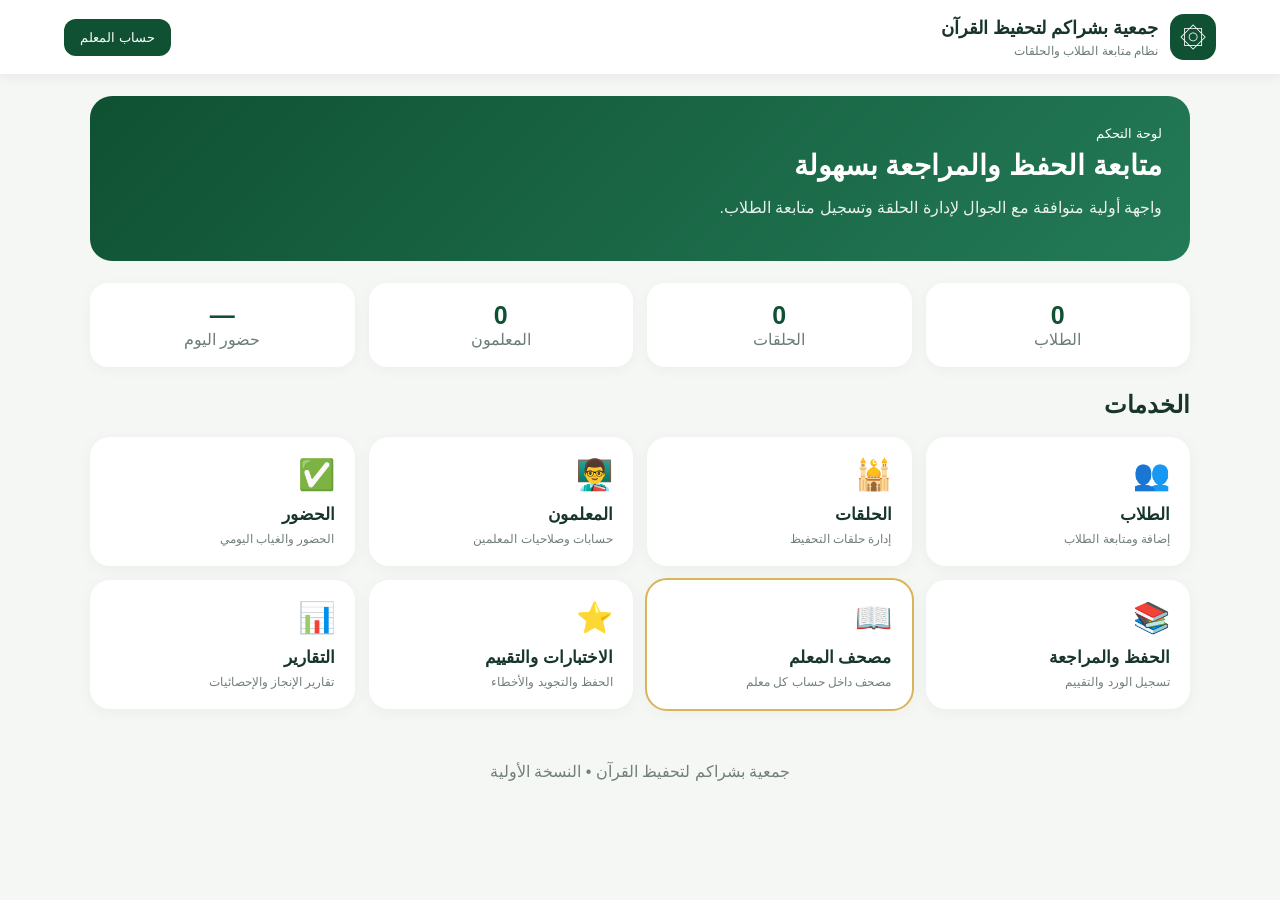
==== index.html @ fac2b494 "Add files via upload" ====
<!doctype html>
<html lang="ar" dir="rtl">
<head>
<meta charset="utf-8">
<meta name="viewport" content="width=device-width,initial-scale=1">
<meta name="theme-color" content="#0f5132">
<title>جمعية بشراكم لتحفيظ القرآن</title>
<link rel="stylesheet" href="style.css">
</head>
<body>
<header>
  <div class="brand">
    <div class="logo">۞</div>
    <div><h1>جمعية بشراكم لتحفيظ القرآن</h1><p>نظام متابعة الطلاب والحلقات</p></div>
  </div>
  <button class="profile" onclick="showTeacher()">حساب المعلم</button>
</header>

<main>
<section class="hero">
  <div><small>لوحة التحكم</small><h2>متابعة الحفظ والمراجعة بسهولة</h2>
  <p>واجهة أولية متوافقة مع الجوال لإدارة الحلقة وتسجيل متابعة الطلاب.</p></div>
</section>

<section class="stats">
 <article><strong id="studentsCount">0</strong><span>الطلاب</span></article>
 <article><strong id="ringsCount">0</strong><span>الحلقات</span></article>
 <article><strong id="teachersCount">0</strong><span>المعلمون</span></article>
 <article><strong>—</strong><span>حضور اليوم</span></article>
</section>

<h2 class="section-title">الخدمات</h2>
<section class="grid">
 <button onclick="openPanel('students')"><i>👥</i><b>الطلاب</b><span>إضافة ومتابعة الطلاب</span></button>
 <button onclick="openPanel('rings')"><i>🕌</i><b>الحلقات</b><span>إدارة حلقات التحفيظ</span></button>
 <button onclick="openPanel('teachers')"><i>👨‍🏫</i><b>المعلمون</b><span>حسابات وصلاحيات المعلمين</span></button>
 <button onclick="openPanel('attendance')"><i>✅</i><b>الحضور</b><span>الحضور والغياب اليومي</span></button>
 <button onclick="openPanel('tracking')"><i>📚</i><b>الحفظ والمراجعة</b><span>تسجيل الورد والتقييم</span></button>
 <button class="quran-card" onclick="openPanel('quran')"><i>📖</i><b>مصحف المعلم</b><span>مصحف داخل حساب كل معلم</span></button>
 <button onclick="openPanel('tests')"><i>⭐</i><b>الاختبارات والتقييم</b><span>الحفظ والتجويد والأخطاء</span></button>
 <button onclick="openPanel('reports')"><i>📊</i><b>التقارير</b><span>تقارير الإنجاز والإحصائيات</span></button>
</section>

<section id="panel" class="panel hidden"></section>
</main>

<footer>جمعية بشراكم لتحفيظ القرآن • النسخة الأولية</footer>
<script src="app.js"></script>
</body></html>
---- style.css ----
*{box-sizing:border-box}body{margin:0;font-family:Tahoma,Arial,sans-serif;background:#f5f7f5;color:#18352a}header{background:#fff;display:flex;justify-content:space-between;align-items:center;padding:14px 5%;box-shadow:0 2px 12px #00000012;position:sticky;top:0;z-index:5}.brand{display:flex;gap:12px;align-items:center}.brand h1{font-size:18px;margin:0}.brand p{margin:5px 0 0;color:#6b7d75;font-size:12px}.logo{width:46px;height:46px;border-radius:14px;background:#0f5132;color:#fff;display:grid;place-items:center;font-size:27px}.profile,.quran-tools button,.primary{border:0;background:#0f5132;color:#fff;border-radius:12px;padding:11px 16px;cursor:pointer}.hero{margin:22px auto;width:min(1100px,92%);padding:28px;border-radius:22px;background:linear-gradient(135deg,#0f5132,#237a57);color:#fff}.hero h2{margin:7px 0;font-size:28px}.hero p{opacity:.9}.stats,.grid{width:min(1100px,92%);margin:18px auto;display:grid;grid-template-columns:repeat(4,1fr);gap:14px}.stats article{background:#fff;border-radius:18px;padding:18px;text-align:center;box-shadow:0 3px 14px #0000000a}.stats strong{display:block;font-size:25px;color:#0f5132}.stats span{color:#6b7d75}.section-title,.panel{width:min(1100px,92%);margin:24px auto 12px}.grid button{border:0;background:#fff;border-radius:20px;padding:20px;text-align:right;box-shadow:0 3px 16px #0000000b;cursor:pointer;color:inherit}.grid i{font-style:normal;font-size:30px;display:block;margin-bottom:12px}.grid b{display:block;font-size:17px}.grid span{display:block;color:#718078;font-size:12px;margin-top:7px}.quran-card{outline:2px solid #d8b55b}.panel{background:#fff;border-radius:22px;padding:22px;box-shadow:0 3px 18px #0000000d}.hidden{display:none}.quran-tools{display:grid;grid-template-columns:1fr 1fr auto;gap:10px}.quran-tools select,.quran-tools input,.field{padding:12px;border:1px solid #d7ded9;border-radius:11px;background:#fff}.mushaf{margin-top:18px;background:#fffdf5;border:1px solid #eadfbd;border-radius:18px;padding:25px;text-align:center;line-height:2.2;font-size:20px}.notice{padding:14px;border-radius:12px;background:#f1f7f3;color:#315c49}.form{display:grid;gap:10px;max-width:600px}.row{display:flex;gap:8px;flex-wrap:wrap}.tag{padding:7px 10px;background:#eef5f1;border-radius:10px}footer{text-align:center;color:#718078;padding:35px 10px}@media(max-width:720px){.stats{grid-template-columns:repeat(2,1fr)}.grid{grid-template-columns:repeat(2,1fr)}.quran-tools{grid-template-columns:1fr}.hero h2{font-size:22px}.profile{font-size:11px;padding:9px}.brand h1{font-size:14px}}
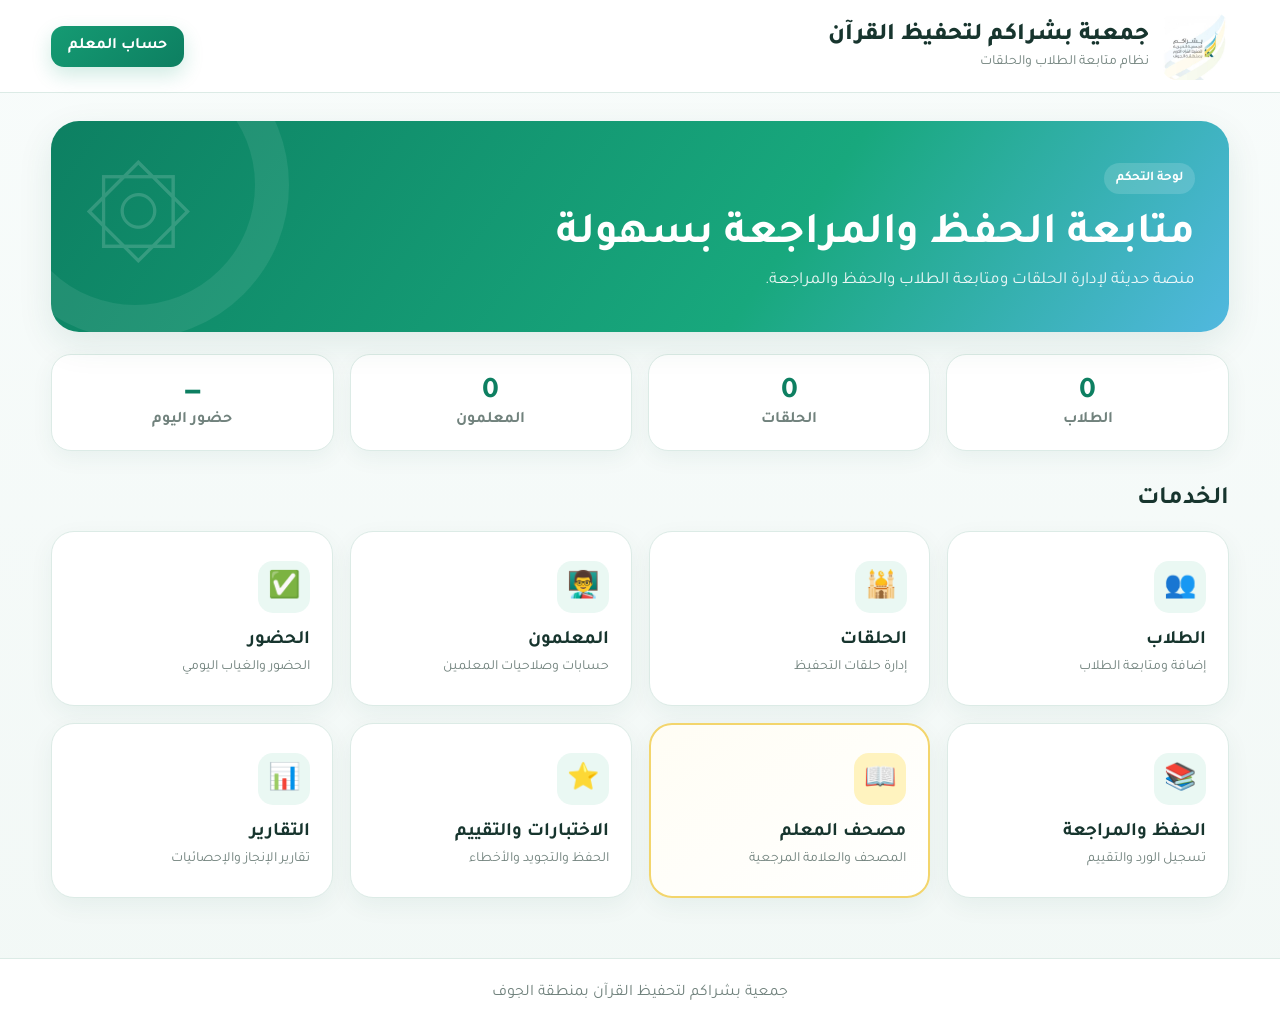
==== commit 3535ebd2: "Add files via upload" ====
--- a/index.html
+++ b/index.html
@@ -3,32 +3,26 @@
 <head>
 <meta charset="utf-8">
 <meta name="viewport" content="width=device-width,initial-scale=1">
-<meta name="theme-color" content="#0f5132">
+<meta name="theme-color" content="#159b73">
 <title>جمعية بشراكم لتحفيظ القرآن</title>
 <link rel="stylesheet" href="style.css">
 </head>
 <body>
 <header>
   <div class="brand">
-    <div class="logo">۞</div>
+    <img class="logo-img" src="boshra-logo.jpg" alt="شعار جمعية بشراكم">
     <div><h1>جمعية بشراكم لتحفيظ القرآن</h1><p>نظام متابعة الطلاب والحلقات</p></div>
   </div>
   <button class="profile" onclick="showTeacher()">حساب المعلم</button>
 </header>
-
 <main>
-<section class="hero">
-  <div><small>لوحة التحكم</small><h2>متابعة الحفظ والمراجعة بسهولة</h2>
-  <p>واجهة أولية متوافقة مع الجوال لإدارة الحلقة وتسجيل متابعة الطلاب.</p></div>
-</section>
-
+<section class="hero"><div><small>لوحة التحكم</small><h2>متابعة الحفظ والمراجعة بسهولة</h2><p>منصة حديثة لإدارة الحلقات ومتابعة الطلاب والحفظ والمراجعة.</p></div><div class="hero-mark">۞</div></section>
 <section class="stats">
  <article><strong id="studentsCount">0</strong><span>الطلاب</span></article>
  <article><strong id="ringsCount">0</strong><span>الحلقات</span></article>
  <article><strong id="teachersCount">0</strong><span>المعلمون</span></article>
- <article><strong>—</strong><span>حضور اليوم</span></article>
+ <article><strong id="todayAttendance">—</strong><span>حضور اليوم</span></article>
 </section>
-
 <h2 class="section-title">الخدمات</h2>
 <section class="grid">
  <button onclick="openPanel('students')"><i>👥</i><b>الطلاب</b><span>إضافة ومتابعة الطلاب</span></button>
@@ -36,14 +30,12 @@
  <button onclick="openPanel('teachers')"><i>👨‍🏫</i><b>المعلمون</b><span>حسابات وصلاحيات المعلمين</span></button>
  <button onclick="openPanel('attendance')"><i>✅</i><b>الحضور</b><span>الحضور والغياب اليومي</span></button>
  <button onclick="openPanel('tracking')"><i>📚</i><b>الحفظ والمراجعة</b><span>تسجيل الورد والتقييم</span></button>
- <button class="quran-card" onclick="openPanel('quran')"><i>📖</i><b>مصحف المعلم</b><span>مصحف داخل حساب كل معلم</span></button>
+ <button class="quran-card" onclick="openPanel('quran')"><i>📖</i><b>مصحف المعلم</b><span>المصحف والعلامة المرجعية</span></button>
  <button onclick="openPanel('tests')"><i>⭐</i><b>الاختبارات والتقييم</b><span>الحفظ والتجويد والأخطاء</span></button>
  <button onclick="openPanel('reports')"><i>📊</i><b>التقارير</b><span>تقارير الإنجاز والإحصائيات</span></button>
 </section>
-
 <section id="panel" class="panel hidden"></section>
 </main>
-
-<footer>جمعية بشراكم لتحفيظ القرآن • النسخة الأولية</footer>
+<footer>جمعية بشراكم لتحفيظ القرآن بمنطقة الجوف</footer>
 <script src="app.js"></script>
 </body></html>
--- a/style.css
+++ b/style.css
@@ -1 +1,3 @@
-*{box-sizing:border-box}body{margin:0;font-family:Tahoma,Arial,sans-serif;background:#f5f7f5;color:#18352a}header{background:#fff;display:flex;justify-content:space-between;align-items:center;padding:14px 5%;box-shadow:0 2px 12px #00000012;position:sticky;top:0;z-index:5}.brand{display:flex;gap:12px;align-items:center}.brand h1{font-size:18px;margin:0}.brand p{margin:5px 0 0;color:#6b7d75;font-size:12px}.logo{width:46px;height:46px;border-radius:14px;background:#0f5132;color:#fff;display:grid;place-items:center;font-size:27px}.profile,.quran-tools button,.primary{border:0;background:#0f5132;color:#fff;border-radius:12px;padding:11px 16px;cursor:pointer}.hero{margin:22px auto;width:min(1100px,92%);padding:28px;border-radius:22px;background:linear-gradient(135deg,#0f5132,#237a57);color:#fff}.hero h2{margin:7px 0;font-size:28px}.hero p{opacity:.9}.stats,.grid{width:min(1100px,92%);margin:18px auto;display:grid;grid-template-columns:repeat(4,1fr);gap:14px}.stats article{background:#fff;border-radius:18px;padding:18px;text-align:center;box-shadow:0 3px 14px #0000000a}.stats strong{display:block;font-size:25px;color:#0f5132}.stats span{color:#6b7d75}.section-title,.panel{width:min(1100px,92%);margin:24px auto 12px}.grid button{border:0;background:#fff;border-radius:20px;padding:20px;text-align:right;box-shadow:0 3px 16px #0000000b;cursor:pointer;color:inherit}.grid i{font-style:normal;font-size:30px;display:block;margin-bottom:12px}.grid b{display:block;font-size:17px}.grid span{display:block;color:#718078;font-size:12px;margin-top:7px}.quran-card{outline:2px solid #d8b55b}.panel{background:#fff;border-radius:22px;padding:22px;box-shadow:0 3px 18px #0000000d}.hidden{display:none}.quran-tools{display:grid;grid-template-columns:1fr 1fr auto;gap:10px}.quran-tools select,.quran-tools input,.field{padding:12px;border:1px solid #d7ded9;border-radius:11px;background:#fff}.mushaf{margin-top:18px;background:#fffdf5;border:1px solid #eadfbd;border-radius:18px;padding:25px;text-align:center;line-height:2.2;font-size:20px}.notice{padding:14px;border-radius:12px;background:#f1f7f3;color:#315c49}.form{display:grid;gap:10px;max-width:600px}.row{display:flex;gap:8px;flex-wrap:wrap}.tag{padding:7px 10px;background:#eef5f1;border-radius:10px}footer{text-align:center;color:#718078;padding:35px 10px}@media(max-width:720px){.stats{grid-template-columns:repeat(2,1fr)}.grid{grid-template-columns:repeat(2,1fr)}.quran-tools{grid-template-columns:1fr}.hero h2{font-size:22px}.profile{font-size:11px;padding:9px}.brand h1{font-size:14px}}+@import url('https://fonts.googleapis.com/css2?family=Tajawal:wght@400;500;700;800&display=swap');
+:root{--green:#159b73;--green2:#0d7f61;--blue:#52b8df;--gold:#f5c542;--ink:#17352e;--muted:#71827d;--bg:#f4f9f7;--white:#fff;--line:#dcebe6;--shadow:0 12px 35px rgba(22,91,72,.10)}
+*{box-sizing:border-box}html{scroll-behavior:smooth}body{margin:0;background:linear-gradient(180deg,#f8fcfb 0,#f2f8f6 100%);color:var(--ink);font-family:'Tajawal',Arial,sans-serif}button,input,select,textarea{font:inherit}button{cursor:pointer}header{position:sticky;top:0;z-index:20;display:flex;align-items:center;justify-content:space-between;gap:20px;padding:12px max(4vw,20px);background:rgba(255,255,255,.95);backdrop-filter:blur(12px);border-bottom:1px solid var(--line)}.brand{display:flex;align-items:center;gap:12px}.logo-img{width:68px;height:68px;object-fit:contain;border-radius:16px;background:#fff}.brand h1{font-size:clamp(17px,2vw,24px);margin:0;font-weight:800}.brand p{margin:3px 0 0;color:var(--muted);font-size:14px}.profile,.primary{border:0;border-radius:13px;padding:11px 17px;background:linear-gradient(135deg,var(--green),var(--green2));color:#fff;font-weight:700;box-shadow:0 8px 20px rgba(21,155,115,.2)}main{width:min(1180px,92%);margin:28px auto 60px}.hero{position:relative;overflow:hidden;display:flex;justify-content:space-between;align-items:center;min-height:210px;padding:34px;border-radius:28px;background:linear-gradient(125deg,#0d8062,#18a87d 62%,#51b8df);color:#fff;box-shadow:var(--shadow)}.hero:after{content:'';position:absolute;width:240px;height:240px;border:34px solid rgba(255,255,255,.08);border-radius:50%;left:-70px;top:-90px}.hero small{display:inline-block;padding:7px 12px;border-radius:30px;background:rgba(255,255,255,.15);font-weight:700}.hero h2{font-size:clamp(27px,4vw,44px);margin:16px 0 8px}.hero p{margin:0;opacity:.9;font-size:17px}.hero-mark{font-size:110px;opacity:.16}.stats{display:grid;grid-template-columns:repeat(4,1fr);gap:16px;margin:22px 0 34px}.stats article{background:#fff;border:1px solid var(--line);border-radius:20px;padding:20px;text-align:center;box-shadow:0 7px 22px rgba(22,91,72,.06)}.stats strong{display:block;color:var(--green2);font-size:30px}.stats span{color:var(--muted);font-weight:600}.section-title{font-size:25px;margin:0 0 16px}.grid{display:grid;grid-template-columns:repeat(4,1fr);gap:17px}.grid>button{min-height:175px;text-align:right;border:1px solid var(--line);border-radius:23px;padding:22px;background:#fff;color:var(--ink);box-shadow:0 8px 25px rgba(22,91,72,.06);transition:.2s}.grid>button:hover{transform:translateY(-4px);border-color:#a7daca;box-shadow:var(--shadow)}.grid i{display:flex;align-items:center;justify-content:center;width:52px;height:52px;border-radius:15px;background:#eaf8f3;font-style:normal;font-size:26px;margin-bottom:16px}.grid b{display:block;font-size:19px;margin-bottom:6px}.grid span{color:var(--muted);font-size:14px}.grid .quran-card{background:linear-gradient(145deg,#fffdf4,#fff);border:2px solid #f3d56c}.grid .quran-card i{background:#fff3bf}.panel{margin-top:28px;background:#fff;border:1px solid var(--line);border-radius:25px;padding:25px;box-shadow:var(--shadow)}.hidden{display:none!important}.panel-head{display:flex;justify-content:space-between;align-items:center;gap:12px;margin-bottom:20px}.panel-head h2{margin:0}.panel-head button{border:0;background:#eef6f3;padding:9px 13px;border-radius:10px}.teacher-profile,.student-summary,.form-card,.record,.list-item,.attendance-row,.quran-reader{border:1px solid var(--line);background:#fbfefd;border-radius:18px;padding:17px;margin:12px 0}.teacher-avatar{width:58px;height:58px;border-radius:50%;display:grid;place-items:center;background:#e7f7f1;font-size:27px}.actions{display:flex;gap:10px;flex-wrap:wrap;margin:14px 0}.actions button{border:1px solid var(--line);background:#fff;border-radius:12px;padding:10px 14px;color:var(--ink)}.form-card{display:grid;gap:12px}label{font-weight:700}input,select,textarea{width:100%;border:1px solid #cfe2dc;border-radius:12px;padding:12px 13px;background:#fff;color:var(--ink);outline:none}input:focus,select:focus,textarea:focus{border-color:var(--green);box-shadow:0 0 0 3px rgba(21,155,115,.1)}textarea{min-height:90px;resize:vertical}.list{display:grid;gap:10px}.list-item{display:flex;justify-content:space-between;align-items:center;gap:12px}.empty{text-align:center;padding:30px;color:var(--muted)}.attendance-list{display:grid;gap:10px}.attendance-row{display:grid;grid-template-columns:1fr auto;align-items:center;gap:12px}.quran-cover{display:flex;align-items:center;gap:16px;padding:20px;border-radius:18px;background:linear-gradient(135deg,#0d8062,#159b73);color:#fff}.quran-symbol{font-size:52px}.quran-info h3{margin:0 0 6px}.report-grid{display:grid;grid-template-columns:repeat(4,1fr);gap:12px}.report-grid>*{padding:18px;border:1px solid var(--line);border-radius:16px;background:#fbfefd;text-align:center}hr{border:0;border-top:1px solid var(--line);margin:20px 0}footer{text-align:center;color:var(--muted);padding:25px;border-top:1px solid var(--line);background:#fff}@media(max-width:900px){.grid{grid-template-columns:repeat(2,1fr)}.stats,.report-grid{grid-template-columns:repeat(2,1fr)}}@media(max-width:600px){header{align-items:center;padding:9px 14px}.logo-img{width:52px;height:52px}.brand h1{font-size:15px}.brand p{font-size:11px}.profile{padding:9px 10px;font-size:12px}main{width:94%;margin-top:16px}.hero{min-height:180px;padding:24px;border-radius:22px}.hero-mark{display:none}.hero p{font-size:14px}.stats{gap:9px;margin:12px 0 25px}.stats article{padding:14px 8px;border-radius:16px}.stats strong{font-size:25px}.grid{gap:10px}.grid>button{min-height:155px;padding:16px;border-radius:18px}.grid i{width:45px;height:45px;font-size:22px;margin-bottom:12px}.grid b{font-size:16px}.grid span{font-size:12px}.panel{padding:16px;border-radius:20px}.attendance-row{grid-template-columns:1fr}.report-grid{grid-template-columns:repeat(2,1fr)}}
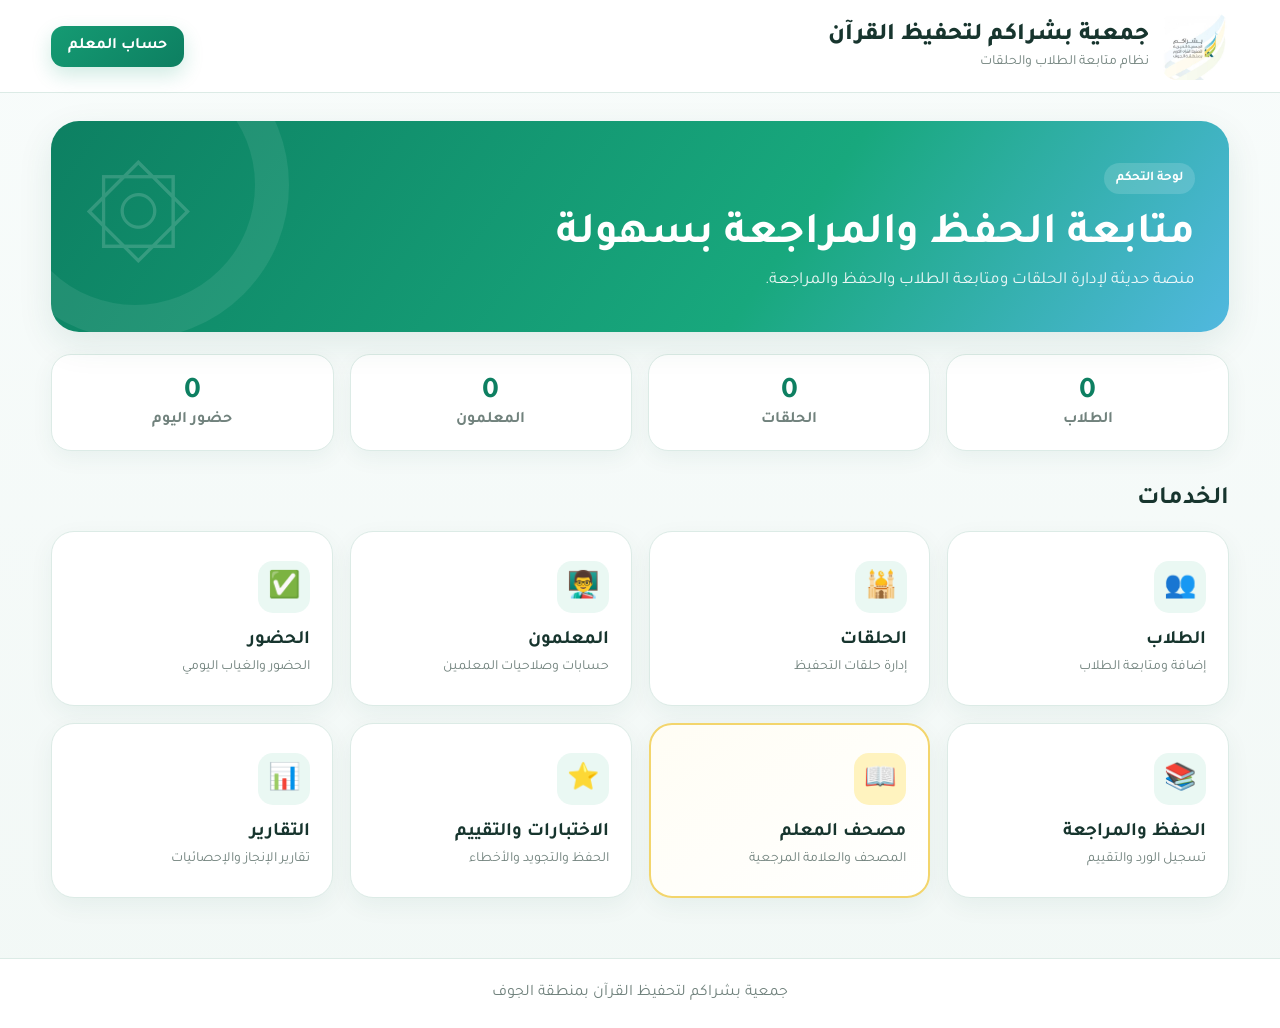
==== commit 0155e1d1: "Rename index2.html to index.html" ====
--- a/index.html
+++ b/index.html
@@ -13,7 +13,7 @@
     <img class="logo-img" src="boshra-logo.jpg" alt="شعار جمعية بشراكم">
     <div><h1>جمعية بشراكم لتحفيظ القرآن</h1><p>نظام متابعة الطلاب والحلقات</p></div>
   </div>
-  <button class="profile" onclick="showTeacher()">حساب المعلم</button>
+  <button type="button" class="profile" onclick="openAndGo('teacher')">حساب المعلم</button>
 </header>
 <main>
 <section class="hero"><div><small>لوحة التحكم</small><h2>متابعة الحفظ والمراجعة بسهولة</h2><p>منصة حديثة لإدارة الحلقات ومتابعة الطلاب والحفظ والمراجعة.</p></div><div class="hero-mark">۞</div></section>
@@ -21,21 +21,37 @@
  <article><strong id="studentsCount">0</strong><span>الطلاب</span></article>
  <article><strong id="ringsCount">0</strong><span>الحلقات</span></article>
  <article><strong id="teachersCount">0</strong><span>المعلمون</span></article>
- <article><strong id="todayAttendance">—</strong><span>حضور اليوم</span></article>
+ <article><strong id="todayAttendance">0</strong><span>حضور اليوم</span></article>
 </section>
 <h2 class="section-title">الخدمات</h2>
 <section class="grid">
- <button onclick="openPanel('students')"><i>👥</i><b>الطلاب</b><span>إضافة ومتابعة الطلاب</span></button>
- <button onclick="openPanel('rings')"><i>🕌</i><b>الحلقات</b><span>إدارة حلقات التحفيظ</span></button>
- <button onclick="openPanel('teachers')"><i>👨‍🏫</i><b>المعلمون</b><span>حسابات وصلاحيات المعلمين</span></button>
- <button onclick="openPanel('attendance')"><i>✅</i><b>الحضور</b><span>الحضور والغياب اليومي</span></button>
- <button onclick="openPanel('tracking')"><i>📚</i><b>الحفظ والمراجعة</b><span>تسجيل الورد والتقييم</span></button>
- <button class="quran-card" onclick="openPanel('quran')"><i>📖</i><b>مصحف المعلم</b><span>المصحف والعلامة المرجعية</span></button>
- <button onclick="openPanel('tests')"><i>⭐</i><b>الاختبارات والتقييم</b><span>الحفظ والتجويد والأخطاء</span></button>
- <button onclick="openPanel('reports')"><i>📊</i><b>التقارير</b><span>تقارير الإنجاز والإحصائيات</span></button>
+ <button type="button" onclick="openAndGo('students')"><i>👥</i><b>الطلاب</b><span>إضافة ومتابعة الطلاب</span></button>
+ <button type="button" onclick="openAndGo('rings')"><i>🕌</i><b>الحلقات</b><span>إدارة حلقات التحفيظ</span></button>
+ <button type="button" onclick="openAndGo('teachers')"><i>👨‍🏫</i><b>المعلمون</b><span>حسابات وصلاحيات المعلمين</span></button>
+ <button type="button" onclick="openAndGo('attendance')"><i>✅</i><b>الحضور</b><span>الحضور والغياب اليومي</span></button>
+ <button type="button" onclick="openAndGo('tracking')"><i>📚</i><b>الحفظ والمراجعة</b><span>تسجيل الورد والتقييم</span></button>
+ <button type="button" class="quran-card" onclick="openAndGo('quran')"><i>📖</i><b>مصحف المعلم</b><span>المصحف والعلامة المرجعية</span></button>
+ <button type="button" onclick="openAndGo('tests')"><i>⭐</i><b>الاختبارات والتقييم</b><span>الحفظ والتجويد والأخطاء</span></button>
+ <button type="button" onclick="openAndGo('reports')"><i>📊</i><b>التقارير</b><span>تقارير الإنجاز والإحصائيات</span></button>
 </section>
-<section id="panel" class="panel hidden"></section>
+<section id="panel" class="panel hidden" aria-live="polite"></section>
 </main>
 <footer>جمعية بشراكم لتحفيظ القرآن بمنطقة الجوف</footer>
 <script src="app.js"></script>
-</body></html>+<script>
+function goToPanel(){
+  var p=document.getElementById('panel');
+  if(!p) return;
+  setTimeout(function(){p.scrollIntoView({behavior:'smooth',block:'start'});},100);
+}
+function openAndGo(type){
+  if(type==='teacher'){
+    if(typeof showTeacher==='function') showTeacher();
+  } else if(typeof openPanel==='function') {
+    openPanel(type);
+  }
+  goToPanel();
+}
+</script>
+</body>
+</html>
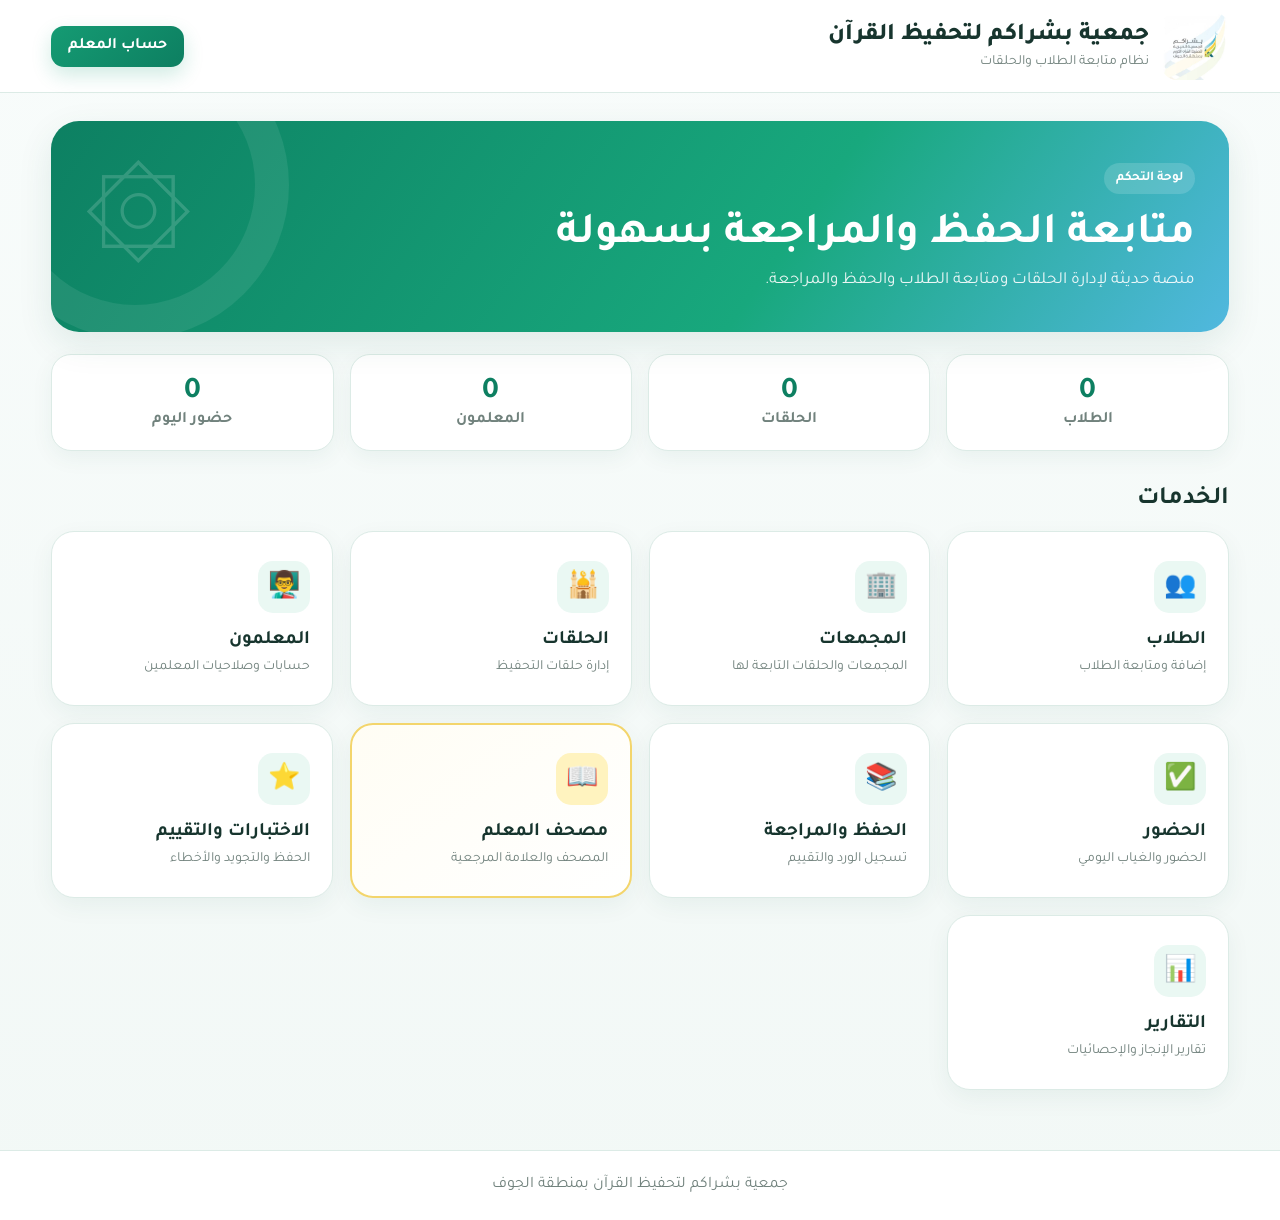
==== commit 2d7f02e7: "Rename index-complexes.html to index.html" ====
--- a/index.html
+++ b/index.html
@@ -26,6 +26,7 @@
 <h2 class="section-title">الخدمات</h2>
 <section class="grid">
  <button type="button" onclick="openAndGo('students')"><i>👥</i><b>الطلاب</b><span>إضافة ومتابعة الطلاب</span></button>
+ <button type="button" onclick="openAndGo('complexes')"><i>🏢</i><b>المجمعات</b><span>المجمعات والحلقات التابعة لها</span></button>
  <button type="button" onclick="openAndGo('rings')"><i>🕌</i><b>الحلقات</b><span>إدارة حلقات التحفيظ</span></button>
  <button type="button" onclick="openAndGo('teachers')"><i>👨‍🏫</i><b>المعلمون</b><span>حسابات وصلاحيات المعلمين</span></button>
  <button type="button" onclick="openAndGo('attendance')"><i>✅</i><b>الحضور</b><span>الحضور والغياب اليومي</span></button>
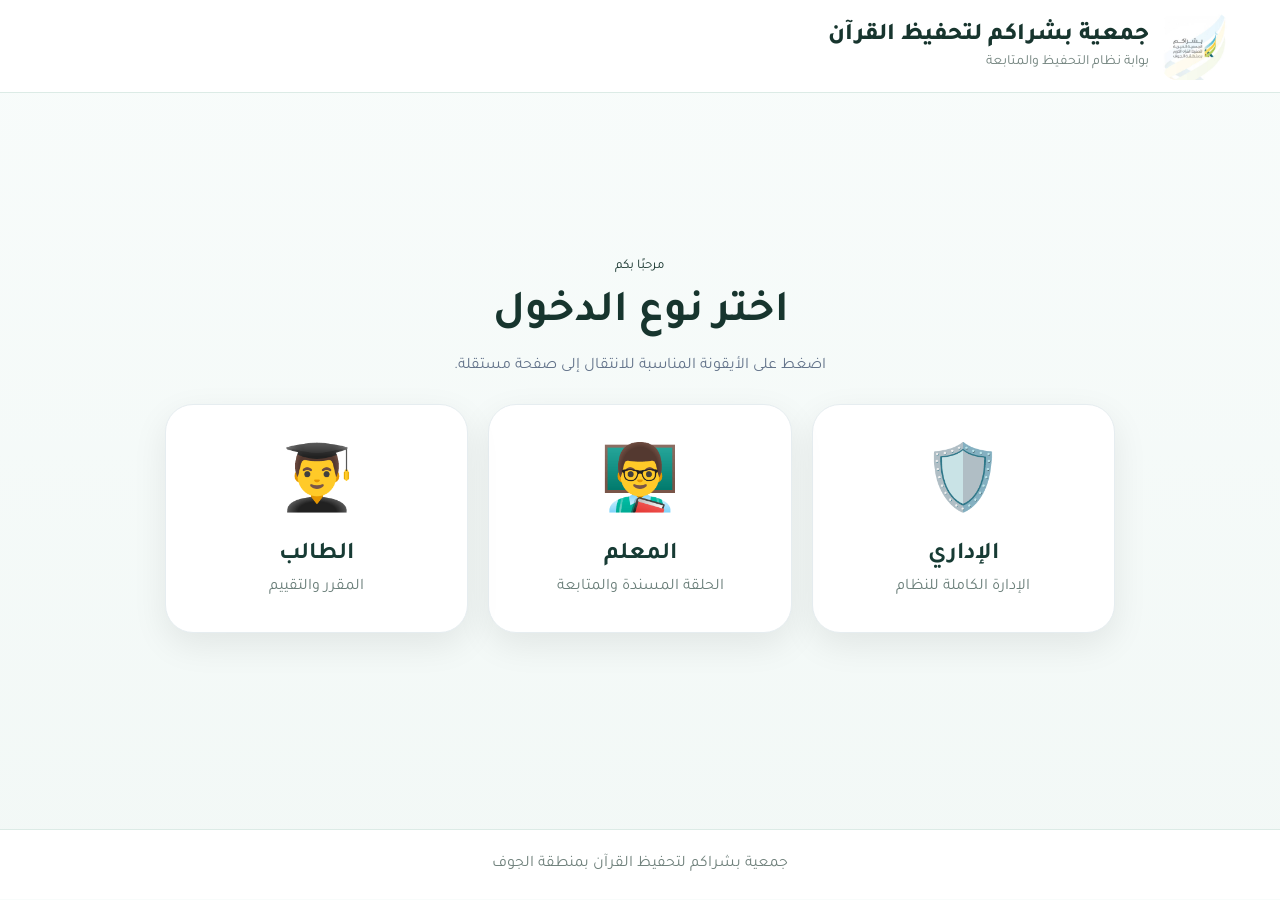
==== commit 1a757eb0: "Add files via upload" ====
--- a/index.html
+++ b/index.html
@@ -1,58 +1,15 @@
-<!doctype html>
-<html lang="ar" dir="rtl">
-<head>
-<meta charset="utf-8">
-<meta name="viewport" content="width=device-width,initial-scale=1">
-<meta name="theme-color" content="#159b73">
-<title>جمعية بشراكم لتحفيظ القرآن</title>
-<link rel="stylesheet" href="style.css">
-</head>
-<body>
-<header>
-  <div class="brand">
-    <img class="logo-img" src="boshra-logo.jpg" alt="شعار جمعية بشراكم">
-    <div><h1>جمعية بشراكم لتحفيظ القرآن</h1><p>نظام متابعة الطلاب والحلقات</p></div>
-  </div>
-  <button type="button" class="profile" onclick="openAndGo('teacher')">حساب المعلم</button>
-</header>
-<main>
-<section class="hero"><div><small>لوحة التحكم</small><h2>متابعة الحفظ والمراجعة بسهولة</h2><p>منصة حديثة لإدارة الحلقات ومتابعة الطلاب والحفظ والمراجعة.</p></div><div class="hero-mark">۞</div></section>
-<section class="stats">
- <article><strong id="studentsCount">0</strong><span>الطلاب</span></article>
- <article><strong id="ringsCount">0</strong><span>الحلقات</span></article>
- <article><strong id="teachersCount">0</strong><span>المعلمون</span></article>
- <article><strong id="todayAttendance">0</strong><span>حضور اليوم</span></article>
-</section>
-<h2 class="section-title">الخدمات</h2>
-<section class="grid">
- <button type="button" onclick="openAndGo('students')"><i>👥</i><b>الطلاب</b><span>إضافة ومتابعة الطلاب</span></button>
- <button type="button" onclick="openAndGo('complexes')"><i>🏢</i><b>المجمعات</b><span>المجمعات والحلقات التابعة لها</span></button>
- <button type="button" onclick="openAndGo('rings')"><i>🕌</i><b>الحلقات</b><span>إدارة حلقات التحفيظ</span></button>
- <button type="button" onclick="openAndGo('teachers')"><i>👨‍🏫</i><b>المعلمون</b><span>حسابات وصلاحيات المعلمين</span></button>
- <button type="button" onclick="openAndGo('attendance')"><i>✅</i><b>الحضور</b><span>الحضور والغياب اليومي</span></button>
- <button type="button" onclick="openAndGo('tracking')"><i>📚</i><b>الحفظ والمراجعة</b><span>تسجيل الورد والتقييم</span></button>
- <button type="button" class="quran-card" onclick="openAndGo('quran')"><i>📖</i><b>مصحف المعلم</b><span>المصحف والعلامة المرجعية</span></button>
- <button type="button" onclick="openAndGo('tests')"><i>⭐</i><b>الاختبارات والتقييم</b><span>الحفظ والتجويد والأخطاء</span></button>
- <button type="button" onclick="openAndGo('reports')"><i>📊</i><b>التقارير</b><span>تقارير الإنجاز والإحصائيات</span></button>
-</section>
-<section id="panel" class="panel hidden" aria-live="polite"></section>
-</main>
-<footer>جمعية بشراكم لتحفيظ القرآن بمنطقة الجوف</footer>
-<script src="app.js"></script>
-<script>
-function goToPanel(){
-  var p=document.getElementById('panel');
-  if(!p) return;
-  setTimeout(function(){p.scrollIntoView({behavior:'smooth',block:'start'});},100);
-}
-function openAndGo(type){
-  if(type==='teacher'){
-    if(typeof showTeacher==='function') showTeacher();
-  } else if(typeof openPanel==='function') {
-    openPanel(type);
-  }
-  goToPanel();
-}
-</script>
-</body>
-</html>
+<!doctype html><html lang="ar" dir="rtl"><head><meta charset="utf-8"><meta name="viewport" content="width=device-width,initial-scale=1"><meta name="theme-color" content="#159b73"><link rel="stylesheet" href="style.css"><title>جمعية بشراكم لتحفيظ القرآن</title>
+<style>
+.role-gateway{min-height:72vh;display:grid;place-items:center;padding:30px 16px}.role-wrap{width:min(950px,100%);text-align:center}
+.role-wrap h2{font-size:clamp(28px,5vw,44px);margin:12px 0}.role-wrap>p{color:#64748b;margin-bottom:28px}
+.role-grid{display:grid;grid-template-columns:repeat(3,1fr);gap:20px}.role-card{background:#fff;border:1px solid #e6edf0;border-radius:28px;padding:35px 20px;text-decoration:none;color:#173b34;box-shadow:0 12px 35px rgba(0,0,0,.08);transition:.2s;display:block}
+.role-card:hover{transform:translateY(-5px)}.role-icon{font-size:64px;display:block;margin-bottom:12px}.role-card b{font-size:24px;display:block;margin-bottom:8px}.role-card span{color:#6b7f7a}
+@media(max-width:700px){.role-grid{grid-template-columns:1fr}}
+</style></head><body>
+<header><div class="brand"><img class="logo-img" src="boshra-logo.jpg" alt="شعار جمعية بشراكم"><div><h1>جمعية بشراكم لتحفيظ القرآن</h1><p>بوابة نظام التحفيظ والمتابعة</p></div></div></header>
+<main class="role-gateway"><section class="role-wrap"><small>مرحبًا بكم</small><h2>اختر نوع الدخول</h2><p>اضغط على الأيقونة المناسبة للانتقال إلى صفحة مستقلة.</p>
+<div class="role-grid">
+<a class="role-card" href="admin.html"><span class="role-icon">🛡️</span><b>الإداري</b><span>الإدارة الكاملة للنظام</span></a>
+<a class="role-card" href="teacher.html"><span class="role-icon">👨‍🏫</span><b>المعلم</b><span>الحلقة المسندة والمتابعة</span></a>
+<a class="role-card" href="student.html"><span class="role-icon">👨‍🎓</span><b>الطالب</b><span>المقرر والتقييم</span></a>
+</div></section></main><footer>جمعية بشراكم لتحفيظ القرآن بمنطقة الجوف</footer></body></html>
